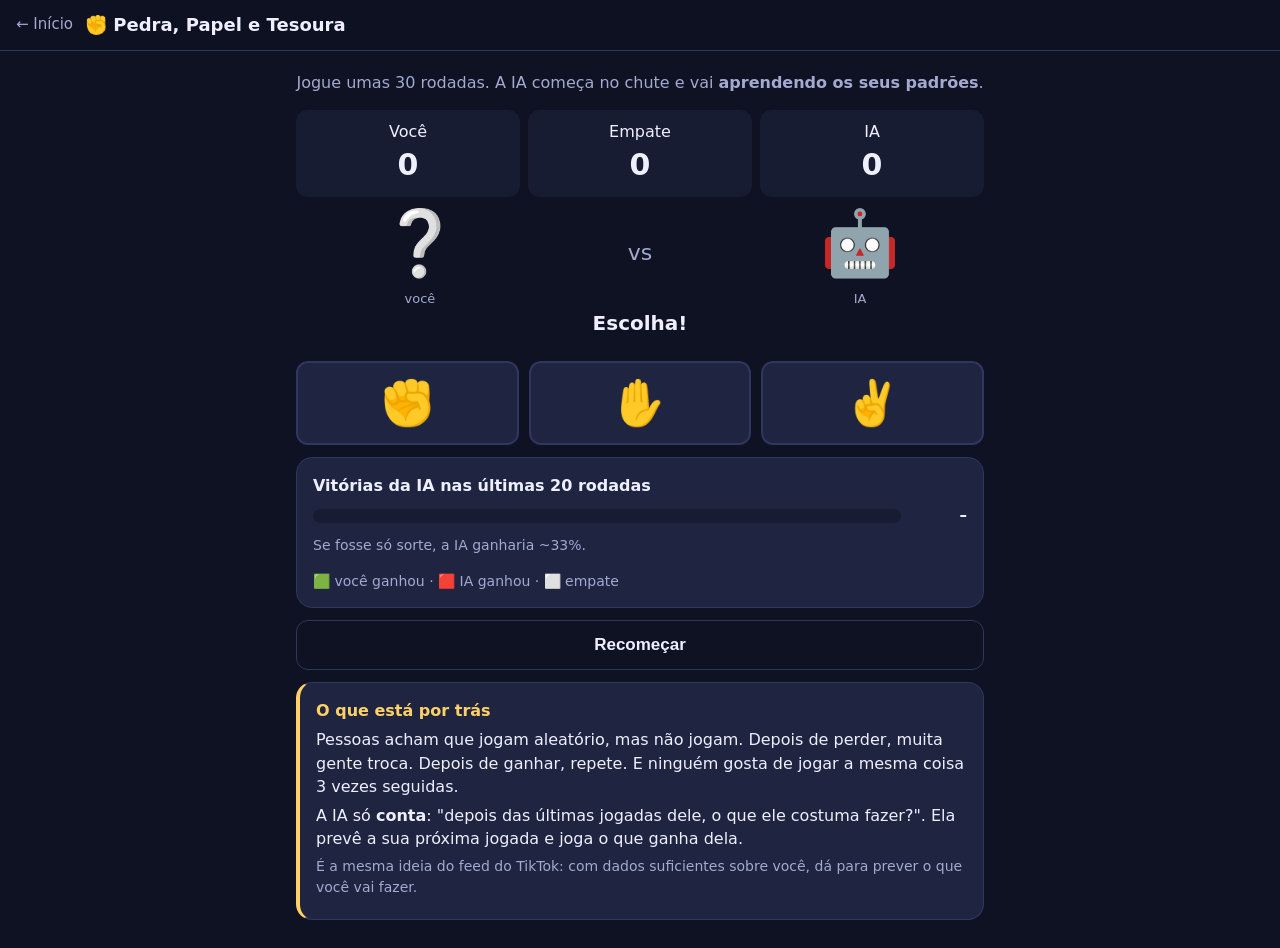
==== ppt.html @ fa695d05 "Site "Você é previsível?" com 4 jogos sobre IA e dados As Três Portas (Monty Hall), Pedra/Papel/Teso" ====
<!doctype html>
<html lang="pt-BR">
<head>
<meta charset="utf-8">
<meta name="viewport" content="width=device-width, initial-scale=1, maximum-scale=1">
<title>Pedra, Papel e Tesoura</title>
<link rel="stylesheet" href="style.css">
<style>
  .score { display: grid; grid-template-columns: 1fr 1fr 1fr; text-align: center; gap: 8px; }
  .score div { background: var(--bg2); border-radius: 12px; padding: 10px 4px; }
  .score b { display: block; font-size: 30px; }
  .arena { display: flex; justify-content: space-around; align-items: center; font-size: 64px; min-height: 110px; }
  .arena small { display: block; font-size: 13px; color: var(--muted); text-align: center; }
  .moves { display: grid; grid-template-columns: repeat(3, 1fr); gap: 10px; }
  .moves .btn { font-size: 44px; padding: 14px 0; background: var(--card); border: 2px solid var(--line); }
  .res { text-align: center; font-weight: 800; font-size: 20px; min-height: 30px; }
  .strip { display: flex; gap: 3px; flex-wrap: wrap; margin-top: 8px; }
  .strip i { width: 14px; height: 14px; border-radius: 3px; display: inline-block; }
  .pred { text-align: center; color: var(--muted); min-height: 22px; font-size: 15px; }
</style>
</head>
<body>
<header class="top"><a class="back" href="index.html">← Início</a><h1>✊ Pedra, Papel e Tesoura</h1></header>
<div class="wrap">
  <p class="lead center">Jogue umas 30 rodadas. A IA começa no chute e vai <b>aprendendo os seus padrões</b>.</p>
  <div class="score">
    <div>Você<b id="sV">0</b></div><div>Empate<b id="sE">0</b></div><div>IA<b id="sI">0</b></div>
  </div>
  <div class="arena"><div id="aV">❔<small>você</small></div><div style="font-size:22px;color:var(--muted)">vs</div><div id="aI">🤖<small>IA</small></div></div>
  <div class="res" id="res">Escolha!</div>
  <div class="pred" id="pred"></div>
  <div class="moves">
    <button class="btn" data-m="0">✊</button><button class="btn" data-m="1">✋</button><button class="btn" data-m="2">✌️</button>
  </div>

  <div class="card">
    <b>Vitórias da IA nas últimas 20 rodadas</b>
    <div class="stat" style="grid-template-columns:1fr 56px"><div class="bar"><span id="bIA" style="background:var(--bad)"></span></div><b id="pIA">–</b></div>
    <p class="muted small" style="margin:0">Se fosse só sorte, a IA ganharia ~33%.</p>
    <div class="strip" id="strip"></div>
    <p class="muted small" style="margin:8px 0 0">🟩 você ganhou · 🟥 IA ganhou · ⬜ empate</p>
  </div>

  <div class="card hidden" id="viu">
    <b>🔍 O que a IA percebeu em você</b>
    <div id="padroes" style="margin-top:6px"></div>
  </div>

  <div class="row"><button class="btn ghost" id="reset">Recomeçar</button></div>

  <div class="card why">
    <h3>O que está por trás</h3>
    <p>Pessoas acham que jogam aleatório, mas não jogam. Depois de perder, muita gente troca. Depois de ganhar, repete. E ninguém gosta de jogar a mesma coisa 3 vezes seguidas.</p>
    <p>A IA só <b>conta</b>: "depois das últimas jogadas dele, o que ele costuma fazer?". Ela prevê a sua próxima jogada e joga o que ganha dela.</p>
    <p class="muted small">É a mesma ideia do feed do TikTok: com dados suficientes sobre você, dá para prever o que você vai fazer.</p>
  </div>
</div>
<script>
const E = ['✊', '✋', '✌️'], NOME = ['pedra', 'papel', 'tesoura'];
const ganhaDe = m => (m + 1) % 3; // papel ganha de pedra, etc.
let hist, res, sc;
const $ = id => document.getElementById(id);

function reset() {
  hist = []; res = []; sc = [0, 0, 0]; pontos = CTX.map(() => 0);
  $('aV').innerHTML = '❔<small>você</small>'; $('aI').innerHTML = '🤖<small>IA</small>';
  $('res').textContent = 'Escolha!'; $('pred').textContent = '';
  atualiza();
}
// vários "detetives" de padrão; cada um olha um tipo de contexto
// (suas últimas 1 ou 2 jogadas, ou sua jogada + o resultado da rodada)
const CTX = [
  { nome: 'm2', k: 2, f: h => h.v },
  { nome: 'm1', k: 1, f: h => h.v },
  { nome: 'r1', k: 1, f: h => h.v + ',' + h.r },
  { nome: 'r2', k: 2, f: h => h.v + ',' + h.r },
];
let pontos;
function previsao(ctx, H) {
  if (H.length <= ctx.k) return null;
  const alvo = H.slice(H.length - ctx.k).map(ctx.f).join('|'), c = [0, 0, 0];
  for (let i = ctx.k; i < H.length; i++) if (H.slice(i - ctx.k, i).map(ctx.f).join('|') === alvo) c[H[i].v]++;
  if (c[0] + c[1] + c[2] === 0) return null;
  const mx = Math.max(...c), op = [0, 1, 2].filter(i => c[i] === mx);
  return op[Math.floor(Math.random() * op.length)];
}
function prever() {
  if (hist.length < 3) return null;
  // usa o detetive que mais acertou nas últimas rodadas
  let best = null, bp = -1e9;
  CTX.forEach((c, i) => { const g = previsao(c, hist); if (g !== null && pontos[i] > bp) { bp = pontos[i]; best = g; } });
  if (best === null) { const c = [0, 0, 0]; hist.forEach(h => c[h.v]++); best = c.indexOf(Math.max(...c)); }
  return best;
}
function aprende(v) {
  CTX.forEach((c, i) => { const g = previsao(c, hist); if (g !== null) pontos[i] = pontos[i] * 0.85 + (g === v ? 1 : -0.5); });
}
function jogar(v) {
  const previsto = prever();
  const ia = previsto === null ? Math.floor(Math.random() * 3) : ganhaDe(previsto);
  aprende(v);
  const r = v === ia ? 0 : (ganhaDe(ia) === v ? 1 : -1); // 1 você ganha, -1 IA ganha
  hist.push({ v, r }); res.push(r);
  sc[r === 1 ? 0 : r === 0 ? 1 : 2]++;
  $('aV').innerHTML = `<span class="pop" style="display:inline-block">${E[v]}</span><small>você</small>`;
  $('aI').innerHTML = `<span class="pop" style="display:inline-block">${E[ia]}</span><small>IA</small>`;
  $('res').innerHTML = r === 1 ? '<span style="color:var(--good)">Você ganhou!</span>' : r === 0 ? 'Empate' : '<span style="color:var(--bad)">A IA ganhou!</span>';
  $('pred').innerHTML = previsto === null ? 'A IA ainda está chutando…' :
    (previsto === v ? `🎯 A IA <b>previu</b> que você ia jogar ${E[previsto]}` : `A IA achou que você ia jogar ${E[previsto]}`);
  atualiza();
}
function atualiza() {
  $('sV').textContent = sc[0]; $('sE').textContent = sc[1]; $('sI').textContent = sc[2];
  const ult = res.slice(-20), w = ult.filter(r => r === -1).length;
  const pct = ult.length ? Math.round(100 * w / ult.length) : null;
  $('pIA').textContent = pct === null ? '–' : pct + '%'; $('bIA').style.width = (pct || 0) + '%';
  $('strip').innerHTML = res.slice(-40).map(r => `<i style="background:${r === 1 ? 'var(--good)' : r === -1 ? 'var(--bad)' : '#cfd3ee'}"></i>`).join('');
  padroes();
}
function padroes() {
  if (hist.length < 8) { $('viu').classList.add('hidden'); return; }
  const out = [];
  // depois de cada jogada, o que você mais joga
  for (let a = 0; a < 3; a++) {
    const c = [0, 0, 0]; let t = 0;
    for (let i = 1; i < hist.length; i++) if (hist[i - 1].v === a) { c[hist[i].v]++; t++; }
    if (t >= 3) { const b = c.indexOf(Math.max(...c)); out.push({ p: c[b] / t, txt: `Depois de ${E[a]} você joga ${E[b]} <b>${Math.round(100 * c[b] / t)}%</b> das vezes` }); }
  }
  // depois de ganhar / perder
  for (const [r, nome] of [[1, 'ganhar'], [-1, 'perder']]) {
    let rep = 0, t = 0;
    for (let i = 1; i < hist.length; i++) if (hist[i - 1].r === r) { t++; if (hist[i].v === hist[i - 1].v) rep++; }
    if (t >= 3) out.push({ p: Math.max(rep, t - rep) / t, txt: `Depois de ${nome}, você ${rep / t >= .5 ? '<b>repete</b>' : '<b>troca</b>'} ${Math.round(100 * Math.max(rep, t - rep) / t)}% das vezes` });
  }
  const tot = [0, 0, 0]; hist.forEach(h => tot[h.v]++);
  const fav = tot.indexOf(Math.max(...tot));
  out.push({ p: tot[fav] / hist.length, txt: `Sua jogada favorita: ${E[fav]} (${Math.round(100 * tot[fav] / hist.length)}%). Aleatório seria 33%.` });
  out.sort((a, b) => b.p - a.p);
  $('padroes').innerHTML = out.slice(0, 3).map(o => `<p style="margin:6px 0">• ${o.txt}</p>`).join('');
  $('viu').classList.remove('hidden');
}
document.querySelectorAll('.moves .btn').forEach(b => b.onclick = () => jogar(+b.dataset.m));
document.addEventListener('keydown', e => { const k = { '1': 0, '2': 1, '3': 2 }[e.key]; if (k !== undefined) jogar(k); });
$('reset').onclick = reset;
reset();
</script>
</body>
</html>
---- style.css ----
:root {
  --bg: #0f1222;
  --bg2: #181c33;
  --card: #1f2441;
  --line: #2f3660;
  --text: #eef0ff;
  --muted: #a3a9d1;
  --accent: #ffd166;
  --good: #06d6a0;
  --bad: #ef476f;
  --mid: #f4a259;
  --blue: #4cc9f0;
  --radius: 16px;
}
* { box-sizing: border-box; }
html, body { margin: 0; }
body {
  background: var(--bg);
  color: var(--text);
  font-family: system-ui, -apple-system, "Segoe UI", Roboto, sans-serif;
  line-height: 1.45;
  -webkit-tap-highlight-color: transparent;
}
a { color: var(--blue); }
.wrap { max-width: 720px; margin: 0 auto; padding: 16px; }
header.top {
  display: flex; align-items: center; gap: 12px;
  padding: 12px 16px; border-bottom: 1px solid var(--line);
  position: sticky; top: 0; background: rgba(15,18,34,.92); backdrop-filter: blur(6px); z-index: 5;
}
header.top a.back { text-decoration: none; color: var(--muted); font-size: 15px; }
header.top h1 { font-size: 18px; margin: 0; }
h2 { font-size: 22px; margin: 8px 0 4px; }
p.lead { color: var(--muted); margin: 4px 0 16px; }
.card {
  background: var(--card); border: 1px solid var(--line);
  border-radius: var(--radius); padding: 16px; margin: 12px 0;
}
.btn {
  appearance: none; border: 0; border-radius: 12px; cursor: pointer;
  background: var(--accent); color: #1b1b1b; font-weight: 700;
  font-size: 17px; padding: 14px 18px; min-height: 48px;
  transition: transform .08s ease, filter .15s;
}
.btn:active { transform: scale(.97); }
.btn.ghost { background: transparent; color: var(--text); border: 1px solid var(--line); }
.btn.blue { background: var(--blue); }
.btn.good { background: var(--good); }
.btn.bad { background: var(--bad); color: #fff; }
.btn:disabled { opacity: .4; cursor: default; }
.row { display: flex; gap: 10px; flex-wrap: wrap; }
.row > .btn { flex: 1 1 0; }
.muted { color: var(--muted); }
.small { font-size: 14px; }
.big { font-size: 28px; font-weight: 800; }
.center { text-align: center; }
.why { border-left: 4px solid var(--accent); }
.why h3 { margin: 0 0 6px; font-size: 16px; color: var(--accent); }
.why p { margin: 6px 0; }
.bar { height: 14px; background: var(--bg2); border-radius: 8px; overflow: hidden; }
.bar > span { display: block; height: 100%; width: 0; transition: width .4s ease; border-radius: 8px; }
.stat { display: grid; grid-template-columns: 90px 1fr 56px; gap: 10px; align-items: center; margin: 8px 0; font-size: 15px; }
.stat b { text-align: right; }
.hidden { display: none !important; }
.pill { display: inline-block; padding: 3px 10px; border-radius: 99px; background: var(--bg2); border: 1px solid var(--line); font-size: 13px; color: var(--muted); }
@keyframes pop { 0% { transform: scale(.6); opacity: 0 } 100% { transform: scale(1); opacity: 1 } }
.pop { animation: pop .25s ease-out; }
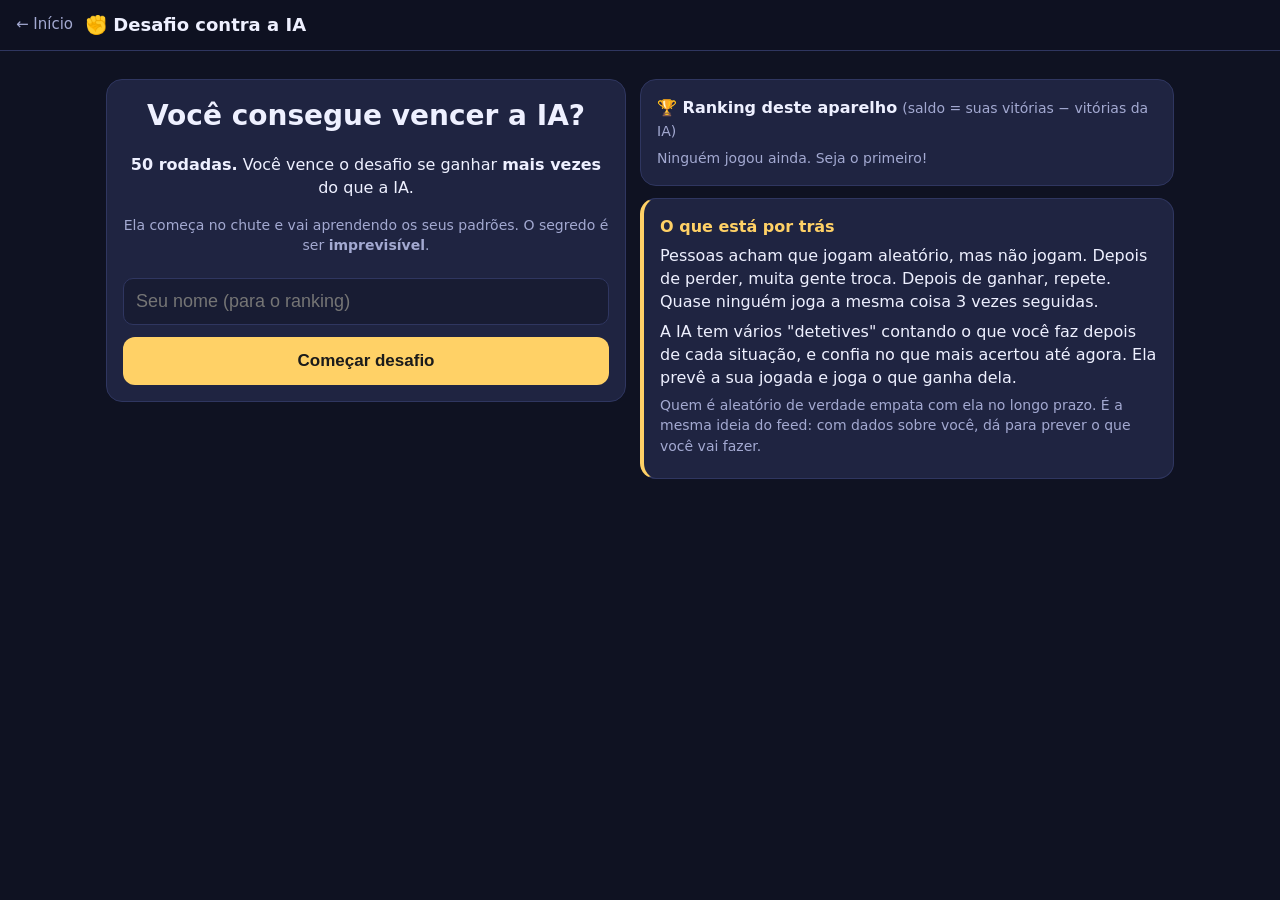
==== commit 15d17bc7: "Termo com a IA jogando do lado e desafio de 50 rodadas no PPT - Palavra Secreta: você e a IA na mesm" ====
--- a/ppt.html
+++ b/ppt.html
@@ -6,76 +6,101 @@
 <title>Pedra, Papel e Tesoura</title>
 <link rel="stylesheet" href="style.css">
 <style>
+  .wrap.wide { max-width: 1100px; }
+  .layout { display: grid; gap: 14px; grid-template-columns: 1fr; }
+  @media (min-width: 900px) { .layout { grid-template-columns: minmax(360px, 520px) minmax(300px, 1fr); align-items: start; } }
   .score { display: grid; grid-template-columns: 1fr 1fr 1fr; text-align: center; gap: 8px; }
   .score div { background: var(--bg2); border-radius: 12px; padding: 10px 4px; }
-  .score b { display: block; font-size: 30px; }
+  .score b { display: block; font-size: 32px; }
+  .ronda { display: flex; justify-content: space-between; align-items: baseline; margin: 10px 2px 4px; }
+  .saldo { font-weight: 800; font-size: 18px; }
   .arena { display: flex; justify-content: space-around; align-items: center; font-size: 64px; min-height: 110px; }
   .arena small { display: block; font-size: 13px; color: var(--muted); text-align: center; }
   .moves { display: grid; grid-template-columns: repeat(3, 1fr); gap: 10px; }
-  .moves .btn { font-size: 44px; padding: 14px 0; background: var(--card); border: 2px solid var(--line); }
+  .moves .btn { font-size: 46px; padding: 14px 0; background: var(--card); border: 2px solid var(--line); }
   .res { text-align: center; font-weight: 800; font-size: 20px; min-height: 30px; }
+  .pred { text-align: center; color: var(--muted); min-height: 22px; font-size: 15px; margin-bottom: 8px; }
   .strip { display: flex; gap: 3px; flex-wrap: wrap; margin-top: 8px; }
   .strip i { width: 14px; height: 14px; border-radius: 3px; display: inline-block; }
-  .pred { text-align: center; color: var(--muted); min-height: 22px; font-size: 15px; }
+  input.nome { width: 100%; font-size: 18px; padding: 12px; border-radius: 10px; border: 1px solid var(--line); background: var(--bg2); color: var(--text); margin: 8px 0 12px; }
+  ol.rank { margin: 6px 0 0; padding-left: 22px; }
+  ol.rank li { padding: 5px 0; border-bottom: 1px dashed var(--line); display: list-item; }
+  ol.rank li span { float: right; font-weight: 700; }
+  ol.rank li.eu { color: var(--accent); }
 </style>
 </head>
 <body>
-<header class="top"><a class="back" href="index.html">← Início</a><h1>✊ Pedra, Papel e Tesoura</h1></header>
-<div class="wrap">
-  <p class="lead center">Jogue umas 30 rodadas. A IA começa no chute e vai <b>aprendendo os seus padrões</b>.</p>
-  <div class="score">
-    <div>Você<b id="sV">0</b></div><div>Empate<b id="sE">0</b></div><div>IA<b id="sI">0</b></div>
-  </div>
-  <div class="arena"><div id="aV">❔<small>você</small></div><div style="font-size:22px;color:var(--muted)">vs</div><div id="aI">🤖<small>IA</small></div></div>
-  <div class="res" id="res">Escolha!</div>
-  <div class="pred" id="pred"></div>
-  <div class="moves">
-    <button class="btn" data-m="0">✊</button><button class="btn" data-m="1">✋</button><button class="btn" data-m="2">✌️</button>
-  </div>
-
-  <div class="card">
-    <b>Vitórias da IA nas últimas 20 rodadas</b>
-    <div class="stat" style="grid-template-columns:1fr 56px"><div class="bar"><span id="bIA" style="background:var(--bad)"></span></div><b id="pIA">–</b></div>
-    <p class="muted small" style="margin:0">Se fosse só sorte, a IA ganharia ~33%.</p>
-    <div class="strip" id="strip"></div>
-    <p class="muted small" style="margin:8px 0 0">🟩 você ganhou · 🟥 IA ganhou · ⬜ empate</p>
-  </div>
-
-  <div class="card hidden" id="viu">
-    <b>🔍 O que a IA percebeu em você</b>
-    <div id="padroes" style="margin-top:6px"></div>
-  </div>
-
-  <div class="row"><button class="btn ghost" id="reset">Recomeçar</button></div>
-
-  <div class="card why">
-    <h3>O que está por trás</h3>
-    <p>Pessoas acham que jogam aleatório, mas não jogam. Depois de perder, muita gente troca. Depois de ganhar, repete. E ninguém gosta de jogar a mesma coisa 3 vezes seguidas.</p>
-    <p>A IA só <b>conta</b>: "depois das últimas jogadas dele, o que ele costuma fazer?". Ela prevê a sua próxima jogada e joga o que ganha dela.</p>
-    <p class="muted small">É a mesma ideia do feed do TikTok: com dados suficientes sobre você, dá para prever o que você vai fazer.</p>
-  </div>
+<header class="top"><a class="back" href="index.html">← Início</a><h1>✊ Desafio contra a IA</h1></header>
+<div class="wrap wide">
+<div class="layout">
+  <section>
+    <div class="card center" id="inicio">
+      <div class="big">Você consegue vencer a IA?</div>
+      <p><b>50 rodadas.</b> Você vence o desafio se ganhar <b>mais vezes</b> do que a IA.</p>
+      <p class="muted small">Ela começa no chute e vai aprendendo os seus padrões. O segredo é ser <b>imprevisível</b>.</p>
+      <input class="nome" id="nome" placeholder="Seu nome (para o ranking)" maxlength="18" autocomplete="off">
+      <button class="btn" style="width:100%" id="comecar">Começar desafio</button>
+    </div>
+
+    <div id="jogo" class="hidden">
+      <div class="ronda"><span class="pill" id="ronda">Rodada 1 de 50</span><span class="saldo" id="saldo">Saldo 0</span></div>
+      <div class="bar" style="height:8px"><span id="prog" style="background:var(--blue)"></span></div>
+      <div class="score" style="margin-top:10px">
+        <div>Você<b id="sV">0</b></div><div>Empate<b id="sE">0</b></div><div>IA<b id="sI">0</b></div>
+      </div>
+      <div class="arena"><div id="aV">❔<small>você</small></div><div style="font-size:22px;color:var(--muted)">vs</div><div id="aI">🤖<small>IA</small></div></div>
+      <div class="res" id="res">Escolha!</div>
+      <div class="pred" id="pred"></div>
+      <div class="moves">
+        <button class="btn" data-m="0">✊</button><button class="btn" data-m="1">✋</button><button class="btn" data-m="2">✌️</button>
+      </div>
+      <p class="muted small center">No teclado: 1 ✊ · 2 ✋ · 3 ✌️</p>
+    </div>
+
+    <div class="card center hidden" id="fim">
+      <div class="big" id="fimTit"></div>
+      <p id="fimTxt"></p>
+      <p class="muted" id="fimPrev"></p>
+      <button class="btn" style="width:100%" id="denovo">Jogar de novo</button>
+    </div>
+  </section>
+
+  <section>
+    <div class="card hidden" id="viu">
+      <b>🔍 O que a IA está percebendo em você</b>
+      <div id="padroes" style="margin-top:6px"></div>
+      <p class="muted small" style="margin:6px 0 0">Ela usa isso contra você. Consegue esconder seus padrões?</p>
+    </div>
+    <div class="card hidden" id="hcard">
+      <b>Rodadas</b>
+      <div class="strip" id="strip"></div>
+      <p class="muted small" style="margin:8px 0 0">🟩 você ganhou · 🟥 IA ganhou · ⬜ empate</p>
+    </div>
+    <div class="card">
+      <b>🏆 Ranking deste aparelho</b> <span class="muted small">(saldo = suas vitórias − vitórias da IA)</span>
+      <ol class="rank" id="rank"></ol>
+      <p class="muted small" id="rankVazio" style="margin:6px 0 0">Ninguém jogou ainda. Seja o primeiro!</p>
+    </div>
+    <div class="card why">
+      <h3>O que está por trás</h3>
+      <p>Pessoas acham que jogam aleatório, mas não jogam. Depois de perder, muita gente troca. Depois de ganhar, repete. Quase ninguém joga a mesma coisa 3 vezes seguidas.</p>
+      <p>A IA tem vários "detetives" contando o que você faz depois de cada situação, e confia no que mais acertou até agora. Ela prevê a sua jogada e joga o que ganha dela.</p>
+      <p class="muted small">Quem é aleatório de verdade empata com ela no longo prazo. É a mesma ideia do feed: com dados sobre você, dá para prever o que você vai fazer.</p>
+    </div>
+  </section>
+</div>
 </div>
 <script>
-const E = ['✊', '✋', '✌️'], NOME = ['pedra', 'papel', 'tesoura'];
-const ganhaDe = m => (m + 1) % 3; // papel ganha de pedra, etc.
-let hist, res, sc;
+const E = ['✊', '✋', '✌️'], TOTAL = 50;
+const ganhaDe = m => (m + 1) % 3;
 const $ = id => document.getElementById(id);
-
-function reset() {
-  hist = []; res = []; sc = [0, 0, 0]; pontos = CTX.map(() => 0);
-  $('aV').innerHTML = '❔<small>você</small>'; $('aI').innerHTML = '🤖<small>IA</small>';
-  $('res').textContent = 'Escolha!'; $('pred').textContent = '';
-  atualiza();
-}
-// vários "detetives" de padrão; cada um olha um tipo de contexto
-// (suas últimas 1 ou 2 jogadas, ou sua jogada + o resultado da rodada)
+let hist, res, sc, pontos, previstos, acertosPrev, ativo = false, nome = '';
+
+// ===== IA: vários detetives de padrão =====
 const CTX = [
-  { nome: 'm2', k: 2, f: h => h.v },
-  { nome: 'm1', k: 1, f: h => h.v },
-  { nome: 'r1', k: 1, f: h => h.v + ',' + h.r },
-  { nome: 'r2', k: 2, f: h => h.v + ',' + h.r },
+  { k: 2, f: h => h.v }, { k: 1, f: h => h.v },
+  { k: 1, f: h => h.v + ',' + h.r }, { k: 2, f: h => h.v + ',' + h.r },
 ];
-let pontos;
 function previsao(ctx, H) {
   if (H.length <= ctx.k) return null;
   const alvo = H.slice(H.length - ctx.k).map(ctx.f).join('|'), c = [0, 0, 0];
@@ -86,20 +111,41 @@
 }
 function prever() {
   if (hist.length < 3) return null;
-  // usa o detetive que mais acertou nas últimas rodadas
   let best = null, bp = -1e9;
   CTX.forEach((c, i) => { const g = previsao(c, hist); if (g !== null && pontos[i] > bp) { bp = pontos[i]; best = g; } });
   if (best === null) { const c = [0, 0, 0]; hist.forEach(h => c[h.v]++); best = c.indexOf(Math.max(...c)); }
   return best;
 }
-function aprende(v) {
-  CTX.forEach((c, i) => { const g = previsao(c, hist); if (g !== null) pontos[i] = pontos[i] * 0.85 + (g === v ? 1 : -0.5); });
+function aprende(v) { CTX.forEach((c, i) => { const g = previsao(c, hist); if (g !== null) pontos[i] = pontos[i] * 0.85 + (g === v ? 1 : -0.5); }); }
+
+// ===== ranking =====
+const KEY = 'ppt-ranking-v1';
+let RANK = [];
+try { RANK = JSON.parse(localStorage.getItem(KEY)) || []; } catch (e) {}
+function ranking(destaque) {
+  const top = RANK.slice().sort((a, b) => b.saldo - a.saldo || b.v - a.v).slice(0, 10);
+  const esc = s => String(s).replace(/[&<>"']/g, c => ({ '&': '&amp;', '<': '&lt;', '>': '&gt;', '"': '&quot;', "'": '&#39;' }[c]));
+  $('rank').innerHTML = top.map(r => `<li class="${r.t === destaque ? 'eu' : ''}">${esc(r.nome)} <span>${r.saldo > 0 ? '+' : ''}${r.saldo} <small class="muted">(${r.v}×${r.i})</small></span></li>`).join('');
+  $('rankVazio').classList.toggle('hidden', top.length > 0);
+}
+
+// ===== jogo =====
+function comecar() {
+  nome = ($('nome').value.trim() || 'Anônimo').slice(0, 18);
+  hist = []; res = []; sc = [0, 0, 0]; pontos = CTX.map(() => 0); previstos = 0; acertosPrev = 0; ativo = true;
+  $('inicio').classList.add('hidden'); $('fim').classList.add('hidden'); $('jogo').classList.remove('hidden');
+  $('hcard').classList.remove('hidden');
+  $('aV').innerHTML = '❔<small>você</small>'; $('aI').innerHTML = '🤖<small>IA</small>';
+  $('res').textContent = 'Escolha!'; $('pred').textContent = '';
+  atualiza();
 }
 function jogar(v) {
+  if (!ativo) return;
   const previsto = prever();
   const ia = previsto === null ? Math.floor(Math.random() * 3) : ganhaDe(previsto);
   aprende(v);
-  const r = v === ia ? 0 : (ganhaDe(ia) === v ? 1 : -1); // 1 você ganha, -1 IA ganha
+  if (previsto !== null) { previstos++; if (previsto === v) acertosPrev++; }
+  const r = v === ia ? 0 : (ganhaDe(ia) === v ? 1 : -1);
   hist.push({ v, r }); res.push(r);
   sc[r === 1 ? 0 : r === 0 ? 1 : 2]++;
   $('aV').innerHTML = `<span class="pop" style="display:inline-block">${E[v]}</span><small>você</small>`;
@@ -108,41 +154,55 @@
   $('pred').innerHTML = previsto === null ? 'A IA ainda está chutando…' :
     (previsto === v ? `🎯 A IA <b>previu</b> que você ia jogar ${E[previsto]}` : `A IA achou que você ia jogar ${E[previsto]}`);
   atualiza();
+  if (hist.length >= TOTAL) fim();
 }
 function atualiza() {
   $('sV').textContent = sc[0]; $('sE').textContent = sc[1]; $('sI').textContent = sc[2];
-  const ult = res.slice(-20), w = ult.filter(r => r === -1).length;
-  const pct = ult.length ? Math.round(100 * w / ult.length) : null;
-  $('pIA').textContent = pct === null ? '–' : pct + '%'; $('bIA').style.width = (pct || 0) + '%';
-  $('strip').innerHTML = res.slice(-40).map(r => `<i style="background:${r === 1 ? 'var(--good)' : r === -1 ? 'var(--bad)' : '#cfd3ee'}"></i>`).join('');
+  const n = hist.length, saldo = sc[0] - sc[2];
+  $('ronda').textContent = `Rodada ${Math.min(n + 1, TOTAL)} de ${TOTAL}`;
+  $('prog').style.width = (100 * n / TOTAL) + '%';
+  $('saldo').innerHTML = `Saldo <span style="color:${saldo > 0 ? 'var(--good)' : saldo < 0 ? 'var(--bad)' : 'var(--text)'}">${saldo > 0 ? '+' : ''}${saldo}</span>`;
+  $('strip').innerHTML = res.map(r => `<i style="background:${r === 1 ? 'var(--good)' : r === -1 ? 'var(--bad)' : '#cfd3ee'}"></i>`).join('');
   padroes();
 }
 function padroes() {
   if (hist.length < 8) { $('viu').classList.add('hidden'); return; }
   const out = [];
-  // depois de cada jogada, o que você mais joga
   for (let a = 0; a < 3; a++) {
     const c = [0, 0, 0]; let t = 0;
     for (let i = 1; i < hist.length; i++) if (hist[i - 1].v === a) { c[hist[i].v]++; t++; }
     if (t >= 3) { const b = c.indexOf(Math.max(...c)); out.push({ p: c[b] / t, txt: `Depois de ${E[a]} você joga ${E[b]} <b>${Math.round(100 * c[b] / t)}%</b> das vezes` }); }
   }
-  // depois de ganhar / perder
-  for (const [r, nome] of [[1, 'ganhar'], [-1, 'perder']]) {
+  for (const [r, n] of [[1, 'ganhar'], [-1, 'perder']]) {
     let rep = 0, t = 0;
     for (let i = 1; i < hist.length; i++) if (hist[i - 1].r === r) { t++; if (hist[i].v === hist[i - 1].v) rep++; }
-    if (t >= 3) out.push({ p: Math.max(rep, t - rep) / t, txt: `Depois de ${nome}, você ${rep / t >= .5 ? '<b>repete</b>' : '<b>troca</b>'} ${Math.round(100 * Math.max(rep, t - rep) / t)}% das vezes` });
+    if (t >= 3) out.push({ p: Math.max(rep, t - rep) / t, txt: `Depois de ${n}, você ${rep / t >= .5 ? '<b>repete</b>' : '<b>troca</b>'} ${Math.round(100 * Math.max(rep, t - rep) / t)}% das vezes` });
   }
   const tot = [0, 0, 0]; hist.forEach(h => tot[h.v]++);
   const fav = tot.indexOf(Math.max(...tot));
-  out.push({ p: tot[fav] / hist.length, txt: `Sua jogada favorita: ${E[fav]} (${Math.round(100 * tot[fav] / hist.length)}%). Aleatório seria 33%.` });
+  out.push({ p: tot[fav] / hist.length, txt: `Jogada favorita: ${E[fav]} (${Math.round(100 * tot[fav] / hist.length)}%). Aleatório seria 33%.` });
   out.sort((a, b) => b.p - a.p);
   $('padroes').innerHTML = out.slice(0, 3).map(o => `<p style="margin:6px 0">• ${o.txt}</p>`).join('');
   $('viu').classList.remove('hidden');
 }
+function fim() {
+  ativo = false;
+  const saldo = sc[0] - sc[2], t = Date.now();
+  RANK.push({ nome, saldo, v: sc[0], i: sc[2], t });
+  try { localStorage.setItem(KEY, JSON.stringify(RANK)); } catch (e) {}
+  ranking(t);
+  $('jogo').classList.add('hidden'); $('fim').classList.remove('hidden');
+  $('fimTit').textContent = saldo > 0 ? '🏆 Você venceu a IA!' : saldo === 0 ? '🤝 Empatou com a IA' : '🤖 A IA venceu';
+  $('fimTxt').innerHTML = `Você <b>${sc[0]}</b> × <b>${sc[2]}</b> IA <span class="muted">(${sc[1]} empates)</span>`;
+  const pct = previstos ? Math.round(100 * acertosPrev / previstos) : 0;
+  $('fimPrev').innerHTML = `A IA previu sua jogada <b>${pct}%</b> das vezes. No puro acaso seria 33%. ` +
+    (pct >= 50 ? 'Você deixou padrões! 🕵️' : pct <= 40 ? 'Você foi bem imprevisível! 🎲' : 'Quase imprevisível.');
+}
 document.querySelectorAll('.moves .btn').forEach(b => b.onclick = () => jogar(+b.dataset.m));
-document.addEventListener('keydown', e => { const k = { '1': 0, '2': 1, '3': 2 }[e.key]; if (k !== undefined) jogar(k); });
-$('reset').onclick = reset;
-reset();
+document.addEventListener('keydown', e => { if (document.activeElement === $('nome')) { if (e.key === 'Enter') comecar(); return; } const k = { '1': 0, '2': 1, '3': 2 }[e.key]; if (k !== undefined) jogar(k); });
+$('comecar').onclick = comecar;
+$('denovo').onclick = () => { $('fim').classList.add('hidden'); $('inicio').classList.remove('hidden'); $('viu').classList.add('hidden'); $('hcard').classList.add('hidden'); $('nome').focus(); };
+ranking();
 </script>
 </body>
 </html>
